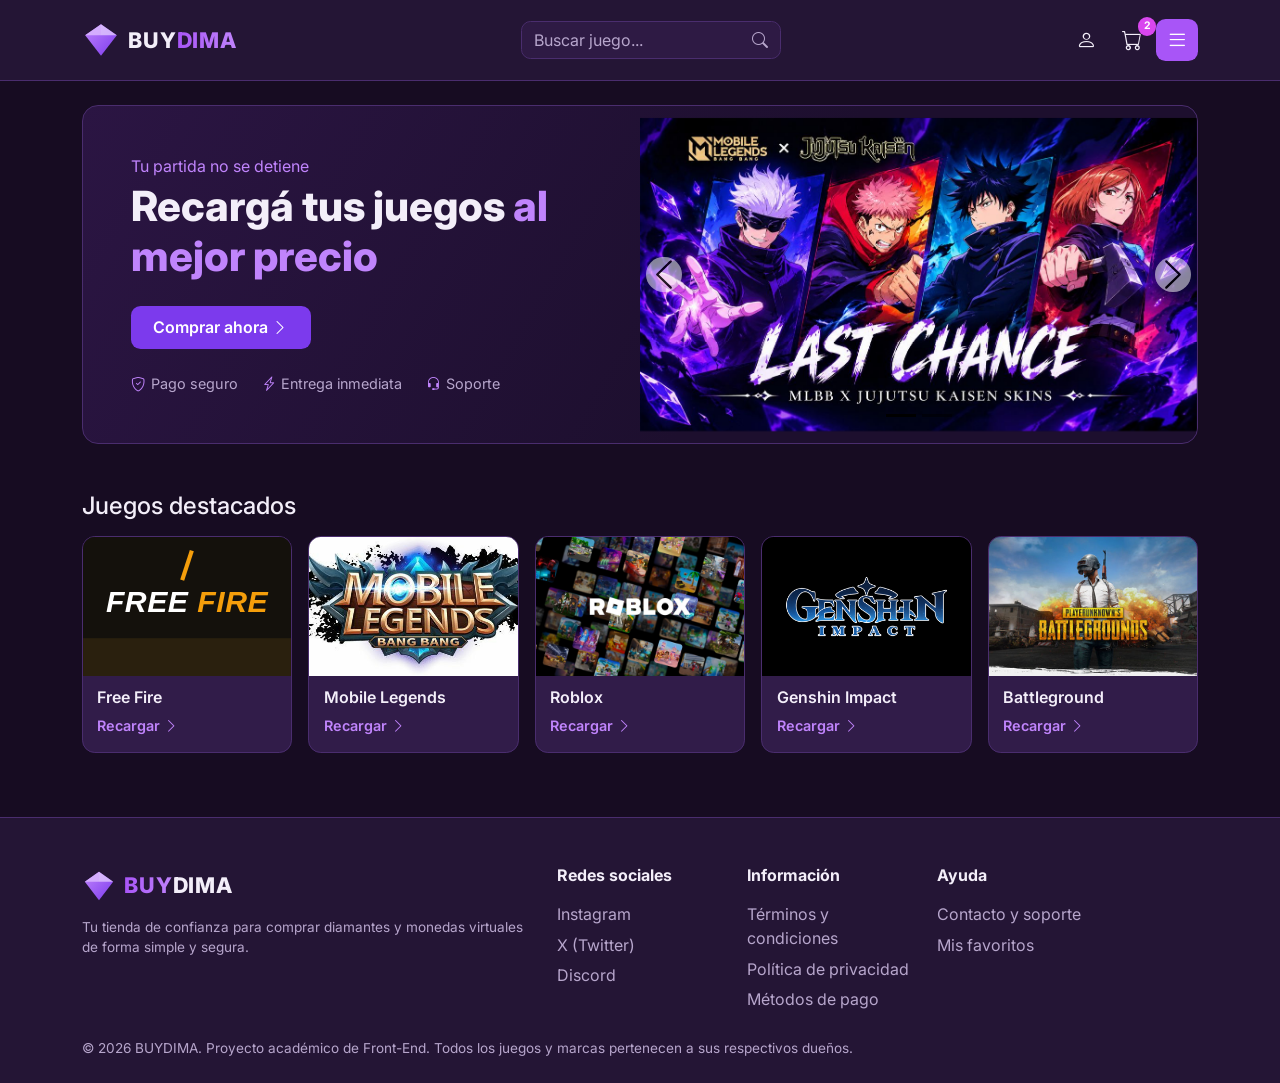
==== index.html @ 69e81854 "Implementar sitio web BUYDIMA con Bootstrap" ====
﻿<!doctype html>
<html lang="es" data-bs-theme="dark">
  <head>
    <meta charset="utf-8" />
    <meta name="viewport" content="width=device-width, initial-scale=1" />
    <title>BUYDIMA | Recargá tus juegos al mejor precio</title>
    <meta
      name="description"
      content="BUYDIMA es tu tienda de confianza para comprar diamantes y monedas virtuales de Free Fire, Mobile Legends, Roblox, Genshin Impact y más, con entrega inmediata."
    />
    <meta property="og:title" content="BUYDIMA | Recargá tus juegos al mejor precio" />
    <meta
      property="og:description"
      content="Diamantes y monedas virtuales al mejor precio, con pago seguro y entrega inmediata."
    />
    <meta property="og:type" content="website" />
    <link rel="icon" href="img/logo-diamante.svg" type="image/svg+xml" />
    <!-- Bootstrap 5 y Bootstrap Icons mediante CDN -->
    <link
      href="https://cdn.jsdelivr.net/npm/bootstrap@5.3.3/dist/css/bootstrap.min.css"
      rel="stylesheet"
    />
    <link
      rel="stylesheet"
      href="https://cdn.jsdelivr.net/npm/bootstrap-icons@1.11.3/font/bootstrap-icons.min.css"
    />
    <!-- Tipografía Inter (la misma familia que en los mockups de Figma) -->
    <link rel="preconnect" href="https://fonts.googleapis.com" />
    <link rel="preconnect" href="https://fonts.gstatic.com" crossorigin />
    <link
      href="https://fonts.googleapis.com/css2?family=Inter:wght@400;500;600;700;800&display=swap"
      rel="stylesheet"
    />
    <link rel="stylesheet" href="css/estilos.css" />
  </head>

  <body data-pagina="inicio">
    <a class="salto-contenido btn btn-light" href="#contenido-principal"
      >Saltar al contenido principal</a
    >

    <header class="encabezado-sitio">
      <nav class="navbar navbar-expand-md py-3" aria-label="Navegación principal">
        <div class="container d-flex align-items-center justify-content-between gap-3">
          <a class="navbar-brand d-flex align-items-center gap-2 m-0" href="index.html">
            <img src="img/logo-diamante.svg" alt="Logo de BUYDIMA" width="38" height="38" />
            <span class="logo-texto"
              ><span class="parte-buy">BUY</span><span class="parte-dima">DIMA</span></span
            >
          </a>

          <form role="search" action="paginas/juegos.html" method="get" class="buscador" novalidate>
            <div>
              <label class="visually-hidden" for="buscador-encabezado">Buscar juego</label>
              <input
                class="form-control"
                type="search"
                name="q"
                id="buscador-encabezado"
                placeholder="Buscar juego..."
                autocomplete="off"
              />
              <div class="invalid-feedback">Escribí al menos 2 caracteres para buscar.</div>
            </div>
            <button class="boton-buscar" type="submit" aria-label="Buscar">
              <i class="bi bi-search" aria-hidden="true"></i>
            </button>
          </form>

          <div class="d-flex align-items-center gap-1">
            <a class="boton-icono" href="paginas/perfil.html" aria-label="Mi cuenta">
              <i class="bi bi-person" aria-hidden="true"></i>
            </a>
            <a
              class="boton-icono position-relative"
              href="paginas/carrito.html"
              aria-label="Ver carrito de compras"
            >
              <i class="bi bi-cart" aria-hidden="true"></i>
              <span class="contador-carrito" id="contador-carrito" hidden>0</span>
            </a>
            <button
              class="boton-menu"
              type="button"
              data-bs-toggle="offcanvas"
              data-bs-target="#menu-principal"
              aria-controls="menu-principal"
              aria-label="Abrir menú principal"
            >
              <i class="bi bi-list" aria-hidden="true"></i>
            </button>
          </div>
        </div>
      </nav>

      <!-- Menú hamburguesa (se abre desde la derecha, como en el mockup 9) -->
      <div
        class="offcanvas offcanvas-end menu-lateral"
        tabindex="-1"
        id="menu-principal"
        aria-labelledby="titulo-menu"
      >
        <div class="offcanvas-header">
          <h2 class="offcanvas-title titulo-menu" id="titulo-menu">Menú principal</h2>
          <button
            type="button"
            class="btn-close"
            data-bs-dismiss="offcanvas"
            aria-label="Cerrar menú"
          ></button>
        </div>
        <div class="offcanvas-body">
          <nav aria-label="Menú del sitio">
            <ul class="lista-menu">
              <li>
                <a class="activo" aria-current="page" href="index.html"
                  ><i class="bi bi-house icono-menu" aria-hidden="true"></i> Inicio
                  <i class="bi bi-chevron-right" aria-hidden="true"></i
                ></a>
              </li>
              <li>
                <a href="paginas/juegos.html"
                  ><i class="bi bi-controller icono-menu" aria-hidden="true"></i> Juegos
                  <i class="bi bi-chevron-right" aria-hidden="true"></i
                ></a>
              </li>
              <li>
                <a href="paginas/ofertas.html"
                  ><i class="bi bi-percent icono-menu" aria-hidden="true"></i> Ofertas especiales
                  <i class="bi bi-chevron-right" aria-hidden="true"></i
                ></a>
              </li>
              <li>
                <a href="paginas/metodos-pago.html"
                  ><i class="bi bi-credit-card-2-front icono-menu" aria-hidden="true"></i> Métodos
                  de pago <i class="bi bi-chevron-right" aria-hidden="true"></i
                ></a>
              </li>
              <li>
                <a href="paginas/favoritos.html"
                  ><i class="bi bi-heart icono-menu" aria-hidden="true"></i> Mis favoritos
                  <i class="bi bi-chevron-right" aria-hidden="true"></i
                ></a>
              </li>
              <li>
                <a href="paginas/contacto.html"
                  ><i class="bi bi-headset icono-menu" aria-hidden="true"></i> Contacto y soporte
                  <i class="bi bi-chevron-right" aria-hidden="true"></i
                ></a>
              </li>
              <li>
                <a href="paginas/perfil.html"
                  ><i class="bi bi-person icono-menu" aria-hidden="true"></i> Mi cuenta
                  <i class="bi bi-chevron-right" aria-hidden="true"></i
                ></a>
              </li>
            </ul>
          </nav>
        </div>
      </div>
    </header>

    <main id="contenido-principal">
      <div class="container my-4">
        <!-- Sección héroe -->
        <section class="heroe row g-0 align-items-stretch" aria-labelledby="titulo-hero">
          <div class="col-md-6 p-4 p-lg-5">
            <p class="mb-1" style="color: var(--lila)">Tu partida no se detiene</p>
            <h1 id="titulo-hero">
              Recargá tus juegos <span class="resaltado">al mejor precio</span>
            </h1>
            <a class="btn boton-compra mt-3" href="paginas/juegos.html"
              >Comprar ahora <i class="bi bi-chevron-right" aria-hidden="true"></i
            ></a>
            <ul class="insignias-confianza mt-4">
              <li><i class="bi bi-shield-check" aria-hidden="true"></i>Pago seguro</li>
              <li><i class="bi bi-lightning-charge" aria-hidden="true"></i>Entrega inmediata</li>
              <li><i class="bi bi-headset" aria-hidden="true"></i>Soporte</li>
            </ul>
          </div>
          <div class="col-md-6">
            <!-- Carrusel de promociones: cambia solo cada 5 segundos -->
            <div
              id="carrusel-principal"
              class="carousel slide h-100 carrusel-principal"
              data-bs-ride="carousel"
              aria-roledescription="carrusel"
              aria-label="Promociones destacadas de BUYDIMA"
            >
              <div class="carousel-indicators">
                <button
                  type="button"
                  data-bs-target="#carrusel-principal"
                  data-bs-slide-to="0"
                  class="active"
                  aria-current="true"
                  aria-label="Ir a la promoción 1: LAST CHANCE"
                ></button>
                <button
                  type="button"
                  data-bs-target="#carrusel-principal"
                  data-bs-slide-to="1"
                  aria-label="Ir a la promoción 2: Semana de ofertas"
                ></button>
              </div>
              <div class="carousel-inner h-100">
                <div class="carousel-item h-100 active" data-bs-interval="5000">
                  <img
                    src="img/banner-hero.jpg"
                    class="d-block w-100 h-100 object-fit-contain"
                    alt="Banner LAST CHANCE: skins de Mobile Legends x Jujutsu Kaisen"
                  />
                </div>
                <div class="carousel-item h-100" data-bs-interval="5000">
                  <img
                    src="img/banner-ofertas.svg?v=2"
                    class="d-block w-100 h-100 object-fit-contain"
                    alt="Banner de ofertas: hasta 25% de descuento en recargas seleccionadas"
                  />
                </div>
              </div>
              <button
                class="carousel-control-prev"
                type="button"
                data-bs-target="#carrusel-principal"
                data-bs-slide="prev"
              >
                <span class="carousel-control-prev-icon" aria-hidden="true"></span>
                <span class="visually-hidden">Promoción anterior</span>
              </button>
              <button
                class="carousel-control-next"
                type="button"
                data-bs-target="#carrusel-principal"
                data-bs-slide="next"
              >
                <span class="carousel-control-next-icon" aria-hidden="true"></span>
                <span class="visually-hidden">Promoción siguiente</span>
              </button>
            </div>
          </div>
        </section>

        <!-- Juegos destacados -->
        <section class="mt-5" aria-labelledby="titulo-destacados">
          <h2 id="titulo-destacados" class="h4 mb-3">Juegos destacados</h2>
          <div class="row row-cols-2 row-cols-md-3 row-cols-lg-5 g-3">
            <div class="col">
              <article class="tarjeta-juego">
                <img src="img/freefire.svg" alt="Logo del juego Free Fire" />
                <div class="cuerpo">
                  <h3>Free Fire</h3>
                  <a class="enlace-recargar" href="paginas/detalle-juego.html?juego=freefire"
                    >Recargar <i class="bi bi-chevron-right" aria-hidden="true"></i
                    ><span class="visually-hidden">diamantes de Free Fire</span></a
                  >
                </div>
              </article>
            </div>
            <div class="col">
              <article class="tarjeta-juego">
                <img src="img/mobilelegends.jpg" alt="Logo del juego Mobile Legends" />
                <div class="cuerpo">
                  <h3>Mobile Legends</h3>
                  <a class="enlace-recargar" href="paginas/detalle-juego.html?juego=mobilelegends"
                    >Recargar <i class="bi bi-chevron-right" aria-hidden="true"></i
                    ><span class="visually-hidden">diamantes de Mobile Legends</span></a
                  >
                </div>
              </article>
            </div>
            <div class="col">
              <article class="tarjeta-juego">
                <img src="img/roblox-banner.jpg" alt="Logo del juego Roblox" />
                <div class="cuerpo">
                  <h3>Roblox</h3>
                  <a class="enlace-recargar" href="paginas/detalle-juego.html?juego=roblox"
                    >Recargar <i class="bi bi-chevron-right" aria-hidden="true"></i
                    ><span class="visually-hidden">Robux de Roblox</span></a
                  >
                </div>
              </article>
            </div>
            <div class="col">
              <article class="tarjeta-juego">
                <img src="img/genshin.png" alt="Logo del juego Genshin Impact" />
                <div class="cuerpo">
                  <h3>Genshin Impact</h3>
                  <a class="enlace-recargar" href="paginas/detalle-juego.html?juego=genshin"
                    >Recargar <i class="bi bi-chevron-right" aria-hidden="true"></i
                    ><span class="visually-hidden">Cristales Génesis de Genshin Impact</span></a
                  >
                </div>
              </article>
            </div>
            <div class="col">
              <article class="tarjeta-juego">
                <img src="img/battleground.jpg" alt="Logo del juego Battlegrounds Mobile" />
                <div class="cuerpo">
                  <h3>Battleground</h3>
                  <a class="enlace-recargar" href="paginas/detalle-juego.html?juego=battleground"
                    >Recargar <i class="bi bi-chevron-right" aria-hidden="true"></i
                    ><span class="visually-hidden">UC de Battlegrounds</span></a
                  >
                </div>
              </article>
            </div>
          </div>
        </section>
      </div>
    </main>

    <footer class="pie-sitio">
      <div class="container">
        <div class="row g-4">
          <div class="col-md-5">
            <a
              class="d-inline-flex align-items-center gap-2 text-decoration-none"
              href="index.html"
            >
              <img src="img/logo-diamante.svg" alt="" width="34" height="34" />
              <span class="logo-texto"
                ><span class="parte-dima">BUY</span><span class="parte-buy">DIMA</span></span
              >
            </a>
            <p class="firma-pie mt-2 mb-0">
              Tu tienda de confianza para comprar diamantes y monedas virtuales de forma simple y
              segura.
            </p>
          </div>
          <div class="col-6 col-md-2">
            <h2>Redes sociales</h2>
            <ul>
              <li><a href="https://instagram.com" target="_blank" rel="noopener">Instagram</a></li>
              <li><a href="https://x.com" target="_blank" rel="noopener">X (Twitter)</a></li>
              <li><a href="https://discord.com" target="_blank" rel="noopener">Discord</a></li>
            </ul>
          </div>
          <div class="col-6 col-md-2">
            <h2>Información</h2>
            <ul>
              <li><a href="#">Términos y condiciones</a></li>
              <li><a href="#">Política de privacidad</a></li>
              <li><a href="paginas/metodos-pago.html">Métodos de pago</a></li>
            </ul>
          </div>
          <div class="col-md-3">
            <h2>Ayuda</h2>
            <ul>
              <li><a href="paginas/contacto.html">Contacto y soporte</a></li>
              <li><a href="paginas/favoritos.html">Mis favoritos</a></li>
            </ul>
          </div>
        </div>
        <p class="firma-pie mt-4 mb-0">
          © 2026 BUYDIMA. Proyecto académico de Front-End. Todos los juegos y marcas pertenecen a
          sus respectivos dueños.
        </p>
      </div>
    </footer>

    <script src="https://cdn.jsdelivr.net/npm/bootstrap@5.3.3/dist/js/bootstrap.bundle.min.js"></script>
    <script src="js/main.js"></script>
  </body>
</html>
---- css/estilos.css ----
﻿/* ============================================================
   BUYDIMA - Hoja de estilos principal
   TP N.º 3 - Desarrollo Front-End
   Paleta basada en los mockups de Figma (violetas oscuros)
   ============================================================ */

/* ---------- Variables de color y fuente ---------- */
:root {
  --fondo: #170c22;
  --superficie: #241535;
  --panel: #2e1a44;
  --tarjeta: #311c49;
  --borde: #4a2d6e;
  --violeta: #a855f7;
  --violeta-oscuro: #7c3aed;
  --lila: #c084fc;
  --texto: #f3eef9;
  --texto-suave: #b7a6cc;
}

body {
  background-color: var(--fondo);
  color: var(--texto);
  font-family:
    'Inter',
    system-ui,
    -apple-system,
    'Segoe UI',
    sans-serif;
}

/* Enlace para saltar al contenido (accesibilidad con teclado) */
.salto-contenido {
  position: absolute;
  left: -9999px;
  z-index: 1100;
}
.salto-contenido:focus {
  left: 1rem;
  top: 1rem;
}

/* Foco siempre visible para navegación por teclado */
:focus-visible {
  outline: 2px solid var(--lila);
  outline-offset: 2px;
}

/* ---------- Encabezado ---------- */
.encabezado-sitio {
  background-color: var(--superficie);
  border-bottom: 1px solid var(--borde);
  position: sticky;
  top: 0;
  z-index: 1020;
}

.logo-texto {
  font-size: 1.35rem;
  font-weight: 800;
  letter-spacing: 0.04em;
  text-decoration: none;
}
.logo-texto .parte-buy {
  color: var(--texto);
}
.logo-texto .parte-dima {
  background: linear-gradient(90deg, var(--violeta), var(--lila));
  -webkit-background-clip: text;
  background-clip: text;
  color: transparent;
}

/* Buscador del encabezado */
.buscador {
  position: relative;
  max-width: 260px;
  width: 100%;
}
.buscador .form-control {
  background-color: var(--panel);
  border-color: var(--borde);
  color: var(--texto);
  padding-right: 2.6rem;
  border-radius: 0.6rem;
}
.buscador .form-control::placeholder {
  color: var(--texto-suave);
}
.buscador .boton-buscar {
  position: absolute;
  right: 0.35rem;
  top: 50%;
  transform: translateY(-50%);
  background: transparent;
  border: none;
  color: var(--texto-suave);
  padding: 0.25rem 0.5rem;
}

.boton-icono {
  color: var(--texto);
  font-size: 1.25rem;
  display: inline-flex;
  align-items: center;
  justify-content: center;
  width: 2.6rem;
  height: 2.6rem;
  border-radius: 0.6rem;
  text-decoration: none;
}
.boton-icono:hover {
  background-color: var(--panel);
  color: var(--texto);
}

.boton-menu {
  background-color: var(--violeta);
  color: #ffffff;
  font-size: 1.4rem;
  width: 2.6rem;
  height: 2.6rem;
  border-radius: 0.6rem;
  border: none;
  display: inline-flex;
  align-items: center;
  justify-content: center;
}
.boton-menu:hover {
  background-color: var(--violeta-oscuro);
  color: #ffffff;
}

.contador-carrito {
  position: absolute;
  top: -2px;
  right: -4px;
  background-color: #d946ef;
  color: #ffffff;
  font-size: 0.65rem;
  font-weight: 700;
  min-width: 1.15rem;
  line-height: 1.15rem;
  text-align: center;
  border-radius: 50%;
}

/* ---------- Menú hamburguesa (offcanvas) ---------- */
.menu-lateral {
  background: linear-gradient(170deg, #8b5cf6 0%, #6d28d9 60%, #4c1d95 100%);
  width: 320px;
  max-width: 85vw;
  color: #ffffff;
}
.menu-lateral .btn-close {
  filter: invert(1);
}
.menu-lateral .titulo-menu {
  font-size: 1.5rem;
  font-weight: 700;
}
.menu-lateral .lista-menu {
  list-style: none;
  margin: 0;
  padding: 0;
  display: grid;
  gap: 0.25rem;
}
/* Opción del menú: icono en columna fija + texto alineado a la izquierda */
.menu-lateral .lista-menu a,
.menu-lateral .submenu-toggle {
  display: flex;
  align-items: center;
  gap: 0.8rem;
  width: 100%;
  color: #ffffff;
  text-decoration: none;
  font-size: 1.05rem;
  font-weight: 500;
  text-align: left;
  padding: 0.65rem 0.9rem;
  border: 0;
  border-radius: 0.55rem;
  background-color: transparent;
  transition:
    background-color 0.15s ease,
    transform 0.15s ease;
}
.menu-lateral .lista-menu a:hover,
.menu-lateral .lista-menu a:focus-visible,
.menu-lateral .submenu-toggle:hover,
.menu-lateral .submenu-toggle:focus-visible {
  background-color: rgba(255, 255, 255, 0.14);
  transform: translateX(3px);
}
/* Columna fija para todos los iconos */
.menu-lateral .icono-menu {
  flex: 0 0 1.5rem;
  width: 1.5rem;
  text-align: center;
  font-size: 1.05rem;
  opacity: 0.9;
}
/* El chevron se empuja siempre al extremo derecho */
.menu-lateral .lista-menu a > .bi-chevron-right,
.menu-lateral .submenu-toggle .bi-chevron-down {
  margin-left: auto;
  font-size: 0.8rem;
  opacity: 0.8;
  transition: transform 0.2s ease;
}
.menu-lateral .submenu-toggle[aria-expanded='true'] .bi-chevron-down {
  transform: rotate(180deg);
}
.menu-lateral .lista-menu .activo {
  background-color: rgba(255, 255, 255, 0.22);
  font-weight: 600;
}
/* Subcategorías: indentadas y alineadas con el texto de su categoría */
.menu-lateral .sublista-menu {
  list-style: none;
  margin: 0.15rem 0 0.35rem;
  padding: 0 0 0 3.2rem;
  display: grid;
  gap: 0.15rem;
}
.menu-lateral .sublista-menu a {
  display: block;
  color: rgba(255, 255, 255, 0.9);
  font-size: 0.95rem;
  padding: 0.45rem 0.75rem;
  border-radius: 0.45rem;
  transition: background-color 0.15s ease;
}
.menu-lateral .sublista-menu a:hover,
.menu-lateral .sublista-menu a:focus-visible {
  background-color: rgba(255, 255, 255, 0.14);
  color: #ffffff;
}

/* Botón de regreso en las páginas internas (debajo del navbar) */
.boton-volver {
  display: inline-flex;
  align-items: center;
  gap: 0.45rem;
  background-color: var(--panel);
  border: 1px solid var(--borde);
  color: var(--texto);
  font-size: 0.92rem;
  font-weight: 600;
  padding: 0.45rem 1rem;
  border-radius: 0.6rem;
  margin-bottom: 1.25rem;
  transition:
    background-color 0.15s ease,
    border-color 0.15s ease;
}
.boton-volver:hover,
.boton-volver:focus-visible {
  background-color: var(--tarjeta);
  border-color: var(--violeta);
  color: #ffffff;
}
/* ---------- Bloques comunes ---------- */
.etiqueta-catalogo {
  color: var(--lila);
  text-transform: uppercase;
  letter-spacing: 0.09em;
  font-size: 0.78rem;
  font-weight: 600;
  margin-bottom: 0.35rem;
}
.titulo-pagina {
  font-size: 2rem;
  font-weight: 800;
}
.texto-suave {
  color: var(--texto-suave);
}

.panel {
  background-color: var(--panel);
  border: 1px solid var(--borde);
  border-radius: 1rem;
}

/* ---------- Botones ---------- */
.boton-compra {
  /* Violeta oscuro: contraste 5.6:1 con texto blanco (aprobado WCAG AA) */
  background-color: var(--violeta-oscuro);
  color: #ffffff;
  font-weight: 600;
  border: none;
  border-radius: 0.6rem;
  padding: 0.6rem 1.4rem;
}
.boton-compra:hover {
  background-color: #6d28d9;
  color: #ffffff;
}
.boton-compra:disabled {
  background-color: var(--borde);
}

/* ---------- Filtros (chips) ---------- */
.chip-filtro {
  border: 1px solid var(--borde);
  background-color: transparent;
  color: var(--texto-suave);
  border-radius: 50rem;
  padding: 0.4rem 1.1rem;
  font-size: 0.92rem;
}
.chip-filtro:hover {
  border-color: var(--violeta);
  color: var(--texto);
}
.chip-filtro.activo {
  /* Violeta oscuro: contraste 5.6:1 con texto blanco (aprobado WCAG AA) */
  background-color: var(--violeta-oscuro);
  border-color: var(--violeta-oscuro);
  color: #ffffff;
}

/* ---------- Tarjetas de juego ---------- */
.tarjeta-juego {
  background-color: var(--tarjeta);
  border: 1px solid var(--borde);
  border-radius: 0.8rem;
  overflow: hidden;
  height: 100%;
  transition: transform 0.15s ease;
}
.tarjeta-juego:hover {
  transform: translateY(-3px);
}
.tarjeta-juego img {
  width: 100%;
  /* Todas las tarjetas tienen la misma proporción y la imagen la llena sin deformarse */
  aspect-ratio: 3 / 2;
  object-fit: cover;
  background-color: var(--panel);
}
.tarjeta-juego .cuerpo {
  padding: 0.75rem 0.9rem 0.9rem;
}
.tarjeta-juego h3 {
  font-size: 1rem;
  font-weight: 600;
  margin-bottom: 0.35rem;
}
.enlace-recargar {
  color: var(--lila);
  font-weight: 600;
  font-size: 0.9rem;
  text-decoration: none;
}
.enlace-recargar:hover {
  text-decoration: underline;
  color: var(--lila);
}
.precio-oferta {
  color: #ffffff;
  font-weight: 700;
}
.precio-anterior {
  color: var(--texto-suave);
  text-decoration: line-through;
  font-size: 0.85rem;
}

/* ---------- Carrusel de promociones del héroe ---------- */
.carrusel-principal {
  /* Evita que el carrusel colapse de altura en pantallas chicas */
  min-height: 260px;
}
.carrusel-principal img {
  /* Sin fondo propio: las bandas se funden con el gradiente del héroe */
  background-color: transparent;
}
.carrusel-principal .carousel-indicators [data-bs-target] {
  background-color: rgba(255, 255, 255, 0.45);
}
.carrusel-principal .carousel-indicators .active {
  background-color: var(--lila);
}
.carrusel-principal .carousel-control-prev,
.carrusel-principal .carousel-control-next {
  width: 3rem;
  opacity: 0.85;
}
.carrusel-principal .carousel-control-prev:hover,
.carrusel-principal .carousel-control-next:hover {
  opacity: 1;
}
.carrusel-principal .carousel-control-prev-icon,
.carrusel-principal .carousel-control-next-icon {
  background-color: rgba(23, 12, 34, 0.65);
  border-radius: 50%;
  padding: 1.1rem;
}

/* ---------- Inicio: héroe ---------- */
.heroe {
  background: linear-gradient(120deg, #2b1543 0%, #1d0f2e 60%);
  border: 1px solid var(--borde);
  border-radius: 1rem;
  overflow: hidden;
}
.heroe h1 {
  font-size: 2.6rem;
  font-weight: 800;
}
.heroe .resaltado {
  color: var(--lila);
}
.insignias-confianza {
  list-style: none;
  display: flex;
  flex-wrap: wrap;
  gap: 1.5rem;
  margin: 0;
  padding: 0;
  color: var(--texto-suave);
  font-size: 0.9rem;
}
.insignias-confianza i {
  color: var(--lila);
  margin-right: 0.35rem;
}

/* ---------- Ofertas ---------- */
.banner-oferta {
  background: linear-gradient(95deg, #5b21b6, #7c3aed);
  border-radius: 1rem;
  padding: 1.75rem;
}
.cuenta-caja {
  background-color: rgba(0, 0, 0, 0.35);
  border-radius: 0.6rem;
  min-width: 74px;
  padding: 0.6rem 0.5rem;
  text-align: center;
}
.cuenta-caja strong {
  font-size: 1.5rem;
  font-weight: 800;
  display: block;
}
.cuenta-caja small {
  text-transform: uppercase;
  letter-spacing: 0.08em;
  font-size: 0.68rem;
  color: rgba(255, 255, 255, 0.85);
}

/* ---------- Métodos de pago ---------- */
.tarjeta-metodo {
  background-color: var(--tarjeta);
  border: 1px solid var(--borde);
  border-radius: 0.8rem;
  padding: 1.25rem;
  height: 100%;
}
.tarjeta-metodo i {
  color: var(--lila);
  font-size: 1.6rem;
}
.paso-numero {
  color: var(--lila);
  font-weight: 800;
  font-size: 1.3rem;
}

/* ---------- Carrito ---------- */
.tabla-carrito img {
  width: 64px;
  height: 48px;
  object-fit: contain;
  background-color: var(--panel);
  border-radius: 0.5rem;
}
.control-cantidad {
  display: inline-flex;
  align-items: center;
  border: 1px solid var(--borde);
  border-radius: 0.5rem;
  overflow: hidden;
}
.control-cantidad button {
  background-color: var(--panel);
  color: var(--texto);
  border: none;
  width: 2rem;
  height: 2rem;
}
.control-cantidad button:hover {
  background-color: var(--violeta-oscuro);
}
.control-cantidad span {
  min-width: 2.2rem;
  text-align: center;
  font-weight: 600;
}
.panel-resumen {
  background: linear-gradient(160deg, #3b2069, #2a1741);
  border: 1px solid var(--borde);
  border-radius: 1rem;
  padding: 1.5rem;
}
.fila-resumen {
  display: flex;
  justify-content: space-between;
  gap: 1rem;
  padding: 0.3rem 0;
}
.fila-resumen .total {
  font-size: 1.15rem;
  font-weight: 800;
}

/* ---------- Perfil ---------- */
.avatar {
  width: 84px;
  height: 84px;
  border-radius: 50%;
  object-fit: cover;
  background-color: var(--violeta);
  color: #ffffff;
  font-weight: 800;
  font-size: 1.6rem;
  display: inline-flex;
  align-items: center;
  justify-content: center;
}
.lista-perfil {
  list-style: none;
  margin: 0;
  padding: 0;
}
.lista-perfil a {
  display: flex;
  align-items: center;
  gap: 0.6rem;
  color: var(--texto);
  text-decoration: none;
  padding: 0.7rem 1rem;
  border-radius: 0.6rem;
  font-weight: 500;
}
.lista-perfil a:hover,
.lista-perfil a:focus-visible {
  background-color: var(--panel);
}
.lista-perfil .peligro {
  color: #fb7185;
}

/* ---------- Detalle de juego ---------- */
/* Radio de paquete oculto visualmente pero accesible por teclado */
.entrada-paquete {
  position: absolute;
  width: 1px;
  height: 1px;
  opacity: 0;
}
.paquete {
  display: flex;
  justify-content: space-between;
  align-items: center;
  gap: 1rem;
  border: 1px solid var(--borde);
  border-radius: 0.75rem;
  padding: 0.85rem 1.1rem;
  height: 100%;
  cursor: pointer;
  background-color: var(--tarjeta);
}
.paquete:hover {
  border-color: var(--violeta);
}
.paquete strong {
  color: #ffffff;
}
.entrada-paquete:checked + .paquete {
  border-color: var(--violeta);
  background-color: rgba(168, 85, 247, 0.18);
}
.entrada-paquete:focus-visible + .paquete {
  outline: 2px solid var(--lila);
  outline-offset: 2px;
}

/* ---------- Formularios ---------- */
.form-control,
.form-select {
  background-color: var(--panel);
  border-color: var(--borde);
  color: var(--texto);
}
.form-control:focus,
.form-select:focus {
  background-color: var(--panel);
  border-color: var(--violeta);
  color: var(--texto);
  box-shadow: 0 0 0 0.2rem rgba(168, 85, 247, 0.25);
}
.form-control::placeholder {
  color: var(--texto-suave);
}
.form-label {
  color: var(--texto-suave);
  font-size: 0.9rem;
  margin-bottom: 0.25rem;
}

/* ---------- Historial ---------- */
.tarjeta-dato {
  background-color: var(--tarjeta);
  border: 1px solid var(--borde);
  border-radius: 0.8rem;
  padding: 1rem 1.25rem;
}
.tarjeta-dato small {
  color: var(--texto-suave);
}
.tarjeta-dato strong {
  font-size: 1.4rem;
}
.etiqueta-estado {
  font-size: 0.78rem;
  font-weight: 700;
  border-radius: 50rem;
  padding: 0.25rem 0.7rem;
}
.etiqueta-estado.completado {
  background-color: rgba(74, 222, 128, 0.15);
  color: #4ade80;
}
.etiqueta-estado.proceso {
  background-color: rgba(250, 204, 21, 0.15);
  color: #facc15;
}

/* ---------- Pie de página ---------- */
.pie-sitio {
  background-color: var(--superficie);
  border-top: 1px solid var(--borde);
  margin-top: 4rem;
  padding: 3rem 0 1.5rem;
}
.pie-sitio h2 {
  font-size: 1rem;
  font-weight: 700;
  margin-bottom: 0.9rem;
}
.pie-sitio ul {
  list-style: none;
  margin: 0;
  padding: 0;
}
.pie-sitio a {
  color: var(--texto-suave);
  text-decoration: none;
  display: inline-block;
  padding: 0.2rem 0;
}
.pie-sitio a:hover {
  color: var(--texto);
}
.firma-pie {
  color: var(--texto-suave);
  font-size: 0.85rem;
}

/* ---------- Responsive ---------- */
@media (max-width: 767px) {
  .heroe h1 {
    font-size: 1.9rem;
  }
  .titulo-pagina {
    font-size: 1.5rem;
  }
  .buscador {
    max-width: none;
  }
}

/* ---------- Favoritos ---------- */
.tarjeta-favorito {
  position: relative;
}

/* Corazón sobre la imagen: relleno cuando ya es favorito, contorno si no */
.boton-corazon {
  position: absolute;
  top: 0.6rem;
  right: 0.6rem;
  z-index: 2;
  display: inline-flex;
  align-items: center;
  justify-content: center;
  width: 2.4rem;
  height: 2.4rem;
  border: none;
  border-radius: 50%;
  background-color: rgba(23, 12, 34, 0.78);
  color: var(--texto-suave);
  font-size: 1.15rem;
  transition:
    transform 0.15s ease,
    color 0.15s ease;
}
.boton-corazon:hover,
.boton-corazon:focus-visible {
  transform: scale(1.12);
  color: #ffffff;
}
.boton-corazon.activo {
  color: var(--violeta);
}

/* Acciones dentro de la tarjeta de favorito */
.tarjeta-favorito .acciones-favorito {
  display: flex;
  align-items: center;
  justify-content: space-between;
  gap: 0.5rem;
  margin-top: 0.4rem;
}
.tarjeta-favorito .boton-compra.boton-chico {
  padding: 0.45rem 1rem;
  font-size: 0.88rem;
}
.boton-quitar {
  background-color: transparent;
  border: none;
  color: var(--texto-suave);
  font-size: 0.82rem;
  font-weight: 600;
  padding: 0.3rem 0.2rem;
  border-radius: 0.4rem;
  transition: color 0.15s ease;
}
.boton-quitar:hover,
.boton-quitar:focus-visible {
  color: #fb7185;
}

/* Tarjetas más chicas de la sección "agregar a favoritos" */
.tarjeta-agregar .cuerpo {
  padding: 0.6rem 0.9rem 0.75rem;
}
.tarjeta-agregar h3 {
  font-size: 0.92rem;
}

/* Estado vacío: todavía no hay favoritos guardados */
.estado-vacio-favoritos {
  text-align: center;
  padding: 3rem 1rem;
}
.estado-vacio-favoritos .icono-vacio {
  display: inline-flex;
  align-items: center;
  justify-content: center;
  width: 5rem;
  height: 5rem;
  border-radius: 50%;
  background-color: var(--panel);
  border: 1px solid var(--borde);
  color: var(--lila);
  font-size: 2.2rem;
  margin-bottom: 1.25rem;
}
.estado-vacio-favoritos h2 {
  font-size: 1.3rem;
  font-weight: 700;
}
.estado-vacio-favoritos p {
  max-width: 32rem;
  margin-left: auto;
  margin-right: auto;
}
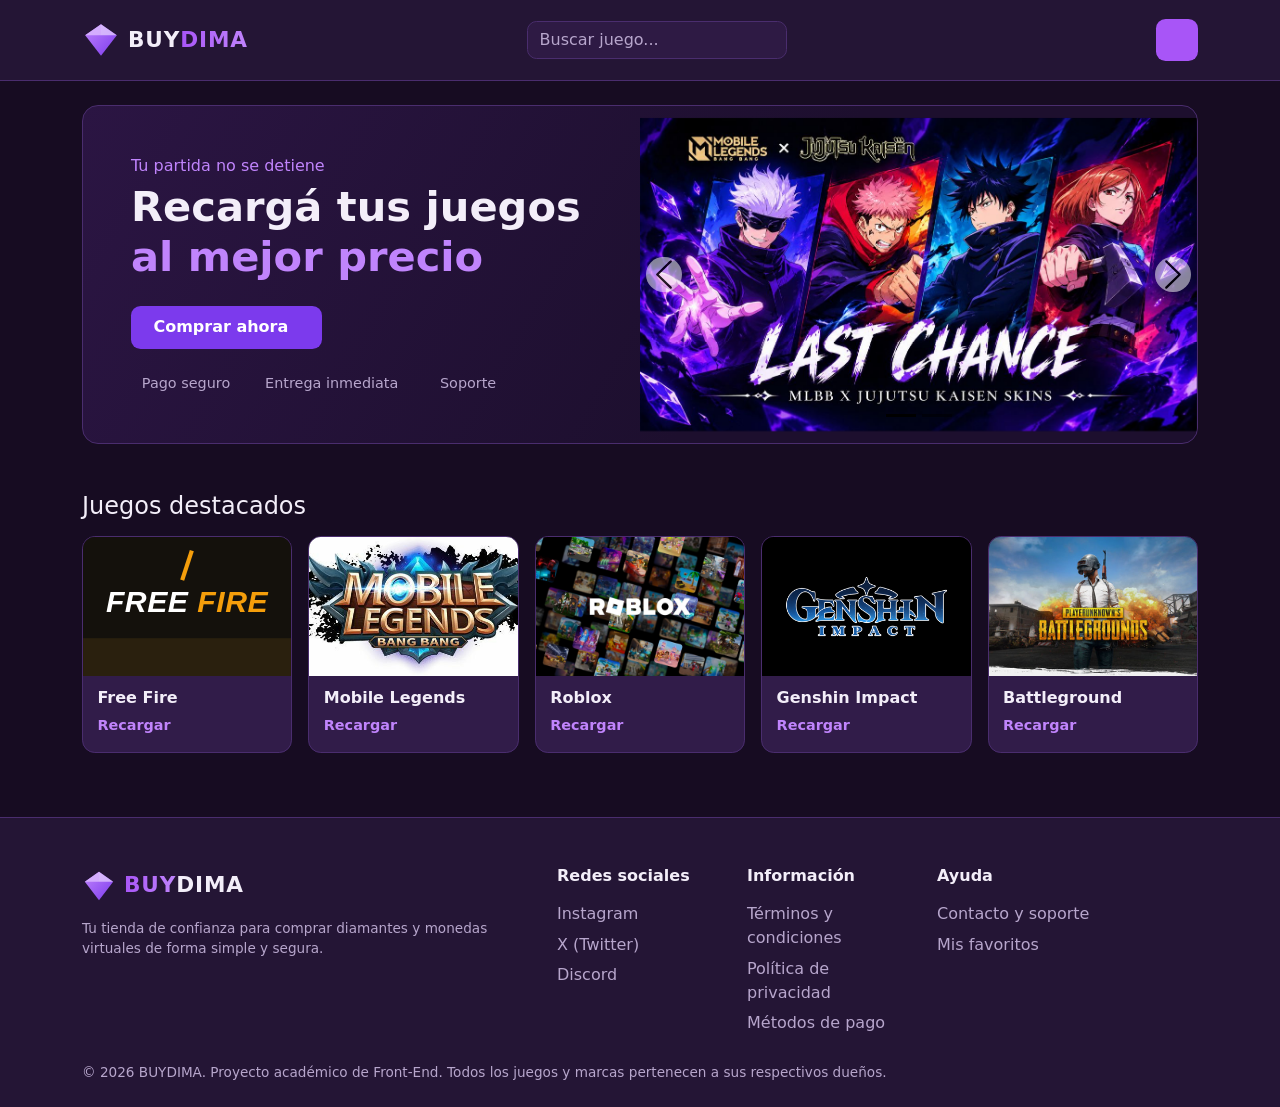
==== commit 6eeec018: "restauración de  capturas y sitio estatico de GitHub Pages" ====
--- a/index.html
+++ b/index.html
@@ -1,365 +1,15 @@
-﻿<!doctype html>
-<html lang="es" data-bs-theme="dark">
+<!doctype html>
+<html lang="es">
   <head>
     <meta charset="utf-8" />
     <meta name="viewport" content="width=device-width, initial-scale=1" />
-    <title>BUYDIMA | Recargá tus juegos al mejor precio</title>
-    <meta
-      name="description"
-      content="BUYDIMA es tu tienda de confianza para comprar diamantes y monedas virtuales de Free Fire, Mobile Legends, Roblox, Genshin Impact y más, con entrega inmediata."
-    />
-    <meta property="og:title" content="BUYDIMA | Recargá tus juegos al mejor precio" />
-    <meta
-      property="og:description"
-      content="Diamantes y monedas virtuales al mejor precio, con pago seguro y entrega inmediata."
-    />
-    <meta property="og:type" content="website" />
-    <link rel="icon" href="img/logo-diamante.svg" type="image/svg+xml" />
-    <!-- Bootstrap 5 y Bootstrap Icons mediante CDN -->
-    <link
-      href="https://cdn.jsdelivr.net/npm/bootstrap@5.3.3/dist/css/bootstrap.min.css"
-      rel="stylesheet"
-    />
-    <link
-      rel="stylesheet"
-      href="https://cdn.jsdelivr.net/npm/bootstrap-icons@1.11.3/font/bootstrap-icons.min.css"
-    />
-    <!-- Tipografía Inter (la misma familia que en los mockups de Figma) -->
-    <link rel="preconnect" href="https://fonts.googleapis.com" />
-    <link rel="preconnect" href="https://fonts.gstatic.com" crossorigin />
-    <link
-      href="https://fonts.googleapis.com/css2?family=Inter:wght@400;500;600;700;800&display=swap"
-      rel="stylesheet"
-    />
-    <link rel="stylesheet" href="css/estilos.css" />
+    <meta http-equiv="refresh" content="0; url=docs/" />
+    <link rel="canonical" href="docs/" />
+    <title>BUYDIMA — Sitio web</title>
   </head>
-
-  <body data-pagina="inicio">
-    <a class="salto-contenido btn btn-light" href="#contenido-principal"
-      >Saltar al contenido principal</a
-    >
-
-    <header class="encabezado-sitio">
-      <nav class="navbar navbar-expand-md py-3" aria-label="Navegación principal">
-        <div class="container d-flex align-items-center justify-content-between gap-3">
-          <a class="navbar-brand d-flex align-items-center gap-2 m-0" href="index.html">
-            <img src="img/logo-diamante.svg" alt="Logo de BUYDIMA" width="38" height="38" />
-            <span class="logo-texto"
-              ><span class="parte-buy">BUY</span><span class="parte-dima">DIMA</span></span
-            >
-          </a>
-
-          <form role="search" action="paginas/juegos.html" method="get" class="buscador" novalidate>
-            <div>
-              <label class="visually-hidden" for="buscador-encabezado">Buscar juego</label>
-              <input
-                class="form-control"
-                type="search"
-                name="q"
-                id="buscador-encabezado"
-                placeholder="Buscar juego..."
-                autocomplete="off"
-              />
-              <div class="invalid-feedback">Escribí al menos 2 caracteres para buscar.</div>
-            </div>
-            <button class="boton-buscar" type="submit" aria-label="Buscar">
-              <i class="bi bi-search" aria-hidden="true"></i>
-            </button>
-          </form>
-
-          <div class="d-flex align-items-center gap-1">
-            <a class="boton-icono" href="paginas/perfil.html" aria-label="Mi cuenta">
-              <i class="bi bi-person" aria-hidden="true"></i>
-            </a>
-            <a
-              class="boton-icono position-relative"
-              href="paginas/carrito.html"
-              aria-label="Ver carrito de compras"
-            >
-              <i class="bi bi-cart" aria-hidden="true"></i>
-              <span class="contador-carrito" id="contador-carrito" hidden>0</span>
-            </a>
-            <button
-              class="boton-menu"
-              type="button"
-              data-bs-toggle="offcanvas"
-              data-bs-target="#menu-principal"
-              aria-controls="menu-principal"
-              aria-label="Abrir menú principal"
-            >
-              <i class="bi bi-list" aria-hidden="true"></i>
-            </button>
-          </div>
-        </div>
-      </nav>
-
-      <!-- Menú hamburguesa (se abre desde la derecha, como en el mockup 9) -->
-      <div
-        class="offcanvas offcanvas-end menu-lateral"
-        tabindex="-1"
-        id="menu-principal"
-        aria-labelledby="titulo-menu"
-      >
-        <div class="offcanvas-header">
-          <h2 class="offcanvas-title titulo-menu" id="titulo-menu">Menú principal</h2>
-          <button
-            type="button"
-            class="btn-close"
-            data-bs-dismiss="offcanvas"
-            aria-label="Cerrar menú"
-          ></button>
-        </div>
-        <div class="offcanvas-body">
-          <nav aria-label="Menú del sitio">
-            <ul class="lista-menu">
-              <li>
-                <a class="activo" aria-current="page" href="index.html"
-                  ><i class="bi bi-house icono-menu" aria-hidden="true"></i> Inicio
-                  <i class="bi bi-chevron-right" aria-hidden="true"></i
-                ></a>
-              </li>
-              <li>
-                <a href="paginas/juegos.html"
-                  ><i class="bi bi-controller icono-menu" aria-hidden="true"></i> Juegos
-                  <i class="bi bi-chevron-right" aria-hidden="true"></i
-                ></a>
-              </li>
-              <li>
-                <a href="paginas/ofertas.html"
-                  ><i class="bi bi-percent icono-menu" aria-hidden="true"></i> Ofertas especiales
-                  <i class="bi bi-chevron-right" aria-hidden="true"></i
-                ></a>
-              </li>
-              <li>
-                <a href="paginas/metodos-pago.html"
-                  ><i class="bi bi-credit-card-2-front icono-menu" aria-hidden="true"></i> Métodos
-                  de pago <i class="bi bi-chevron-right" aria-hidden="true"></i
-                ></a>
-              </li>
-              <li>
-                <a href="paginas/favoritos.html"
-                  ><i class="bi bi-heart icono-menu" aria-hidden="true"></i> Mis favoritos
-                  <i class="bi bi-chevron-right" aria-hidden="true"></i
-                ></a>
-              </li>
-              <li>
-                <a href="paginas/contacto.html"
-                  ><i class="bi bi-headset icono-menu" aria-hidden="true"></i> Contacto y soporte
-                  <i class="bi bi-chevron-right" aria-hidden="true"></i
-                ></a>
-              </li>
-              <li>
-                <a href="paginas/perfil.html"
-                  ><i class="bi bi-person icono-menu" aria-hidden="true"></i> Mi cuenta
-                  <i class="bi bi-chevron-right" aria-hidden="true"></i
-                ></a>
-              </li>
-            </ul>
-          </nav>
-        </div>
-      </div>
-    </header>
-
-    <main id="contenido-principal">
-      <div class="container my-4">
-        <!-- Sección héroe -->
-        <section class="heroe row g-0 align-items-stretch" aria-labelledby="titulo-hero">
-          <div class="col-md-6 p-4 p-lg-5">
-            <p class="mb-1" style="color: var(--lila)">Tu partida no se detiene</p>
-            <h1 id="titulo-hero">
-              Recargá tus juegos <span class="resaltado">al mejor precio</span>
-            </h1>
-            <a class="btn boton-compra mt-3" href="paginas/juegos.html"
-              >Comprar ahora <i class="bi bi-chevron-right" aria-hidden="true"></i
-            ></a>
-            <ul class="insignias-confianza mt-4">
-              <li><i class="bi bi-shield-check" aria-hidden="true"></i>Pago seguro</li>
-              <li><i class="bi bi-lightning-charge" aria-hidden="true"></i>Entrega inmediata</li>
-              <li><i class="bi bi-headset" aria-hidden="true"></i>Soporte</li>
-            </ul>
-          </div>
-          <div class="col-md-6">
-            <!-- Carrusel de promociones: cambia solo cada 5 segundos -->
-            <div
-              id="carrusel-principal"
-              class="carousel slide h-100 carrusel-principal"
-              data-bs-ride="carousel"
-              aria-roledescription="carrusel"
-              aria-label="Promociones destacadas de BUYDIMA"
-            >
-              <div class="carousel-indicators">
-                <button
-                  type="button"
-                  data-bs-target="#carrusel-principal"
-                  data-bs-slide-to="0"
-                  class="active"
-                  aria-current="true"
-                  aria-label="Ir a la promoción 1: LAST CHANCE"
-                ></button>
-                <button
-                  type="button"
-                  data-bs-target="#carrusel-principal"
-                  data-bs-slide-to="1"
-                  aria-label="Ir a la promoción 2: Semana de ofertas"
-                ></button>
-              </div>
-              <div class="carousel-inner h-100">
-                <div class="carousel-item h-100 active" data-bs-interval="5000">
-                  <img
-                    src="img/banner-hero.jpg"
-                    class="d-block w-100 h-100 object-fit-contain"
-                    alt="Banner LAST CHANCE: skins de Mobile Legends x Jujutsu Kaisen"
-                  />
-                </div>
-                <div class="carousel-item h-100" data-bs-interval="5000">
-                  <img
-                    src="img/banner-ofertas.svg?v=2"
-                    class="d-block w-100 h-100 object-fit-contain"
-                    alt="Banner de ofertas: hasta 25% de descuento en recargas seleccionadas"
-                  />
-                </div>
-              </div>
-              <button
-                class="carousel-control-prev"
-                type="button"
-                data-bs-target="#carrusel-principal"
-                data-bs-slide="prev"
-              >
-                <span class="carousel-control-prev-icon" aria-hidden="true"></span>
-                <span class="visually-hidden">Promoción anterior</span>
-              </button>
-              <button
-                class="carousel-control-next"
-                type="button"
-                data-bs-target="#carrusel-principal"
-                data-bs-slide="next"
-              >
-                <span class="carousel-control-next-icon" aria-hidden="true"></span>
-                <span class="visually-hidden">Promoción siguiente</span>
-              </button>
-            </div>
-          </div>
-        </section>
-
-        <!-- Juegos destacados -->
-        <section class="mt-5" aria-labelledby="titulo-destacados">
-          <h2 id="titulo-destacados" class="h4 mb-3">Juegos destacados</h2>
-          <div class="row row-cols-2 row-cols-md-3 row-cols-lg-5 g-3">
-            <div class="col">
-              <article class="tarjeta-juego">
-                <img src="img/freefire.svg" alt="Logo del juego Free Fire" />
-                <div class="cuerpo">
-                  <h3>Free Fire</h3>
-                  <a class="enlace-recargar" href="paginas/detalle-juego.html?juego=freefire"
-                    >Recargar <i class="bi bi-chevron-right" aria-hidden="true"></i
-                    ><span class="visually-hidden">diamantes de Free Fire</span></a
-                  >
-                </div>
-              </article>
-            </div>
-            <div class="col">
-              <article class="tarjeta-juego">
-                <img src="img/mobilelegends.jpg" alt="Logo del juego Mobile Legends" />
-                <div class="cuerpo">
-                  <h3>Mobile Legends</h3>
-                  <a class="enlace-recargar" href="paginas/detalle-juego.html?juego=mobilelegends"
-                    >Recargar <i class="bi bi-chevron-right" aria-hidden="true"></i
-                    ><span class="visually-hidden">diamantes de Mobile Legends</span></a
-                  >
-                </div>
-              </article>
-            </div>
-            <div class="col">
-              <article class="tarjeta-juego">
-                <img src="img/roblox-banner.jpg" alt="Logo del juego Roblox" />
-                <div class="cuerpo">
-                  <h3>Roblox</h3>
-                  <a class="enlace-recargar" href="paginas/detalle-juego.html?juego=roblox"
-                    >Recargar <i class="bi bi-chevron-right" aria-hidden="true"></i
-                    ><span class="visually-hidden">Robux de Roblox</span></a
-                  >
-                </div>
-              </article>
-            </div>
-            <div class="col">
-              <article class="tarjeta-juego">
-                <img src="img/genshin.png" alt="Logo del juego Genshin Impact" />
-                <div class="cuerpo">
-                  <h3>Genshin Impact</h3>
-                  <a class="enlace-recargar" href="paginas/detalle-juego.html?juego=genshin"
-                    >Recargar <i class="bi bi-chevron-right" aria-hidden="true"></i
-                    ><span class="visually-hidden">Cristales Génesis de Genshin Impact</span></a
-                  >
-                </div>
-              </article>
-            </div>
-            <div class="col">
-              <article class="tarjeta-juego">
-                <img src="img/battleground.jpg" alt="Logo del juego Battlegrounds Mobile" />
-                <div class="cuerpo">
-                  <h3>Battleground</h3>
-                  <a class="enlace-recargar" href="paginas/detalle-juego.html?juego=battleground"
-                    >Recargar <i class="bi bi-chevron-right" aria-hidden="true"></i
-                    ><span class="visually-hidden">UC de Battlegrounds</span></a
-                  >
-                </div>
-              </article>
-            </div>
-          </div>
-        </section>
-      </div>
-    </main>
-
-    <footer class="pie-sitio">
-      <div class="container">
-        <div class="row g-4">
-          <div class="col-md-5">
-            <a
-              class="d-inline-flex align-items-center gap-2 text-decoration-none"
-              href="index.html"
-            >
-              <img src="img/logo-diamante.svg" alt="" width="34" height="34" />
-              <span class="logo-texto"
-                ><span class="parte-dima">BUY</span><span class="parte-buy">DIMA</span></span
-              >
-            </a>
-            <p class="firma-pie mt-2 mb-0">
-              Tu tienda de confianza para comprar diamantes y monedas virtuales de forma simple y
-              segura.
-            </p>
-          </div>
-          <div class="col-6 col-md-2">
-            <h2>Redes sociales</h2>
-            <ul>
-              <li><a href="https://instagram.com" target="_blank" rel="noopener">Instagram</a></li>
-              <li><a href="https://x.com" target="_blank" rel="noopener">X (Twitter)</a></li>
-              <li><a href="https://discord.com" target="_blank" rel="noopener">Discord</a></li>
-            </ul>
-          </div>
-          <div class="col-6 col-md-2">
-            <h2>Información</h2>
-            <ul>
-              <li><a href="#">Términos y condiciones</a></li>
-              <li><a href="#">Política de privacidad</a></li>
-              <li><a href="paginas/metodos-pago.html">Métodos de pago</a></li>
-            </ul>
-          </div>
-          <div class="col-md-3">
-            <h2>Ayuda</h2>
-            <ul>
-              <li><a href="paginas/contacto.html">Contacto y soporte</a></li>
-              <li><a href="paginas/favoritos.html">Mis favoritos</a></li>
-            </ul>
-          </div>
-        </div>
-        <p class="firma-pie mt-4 mb-0">
-          © 2026 BUYDIMA. Proyecto académico de Front-End. Todos los juegos y marcas pertenecen a
-          sus respectivos dueños.
-        </p>
-      </div>
-    </footer>
-
-    <script src="https://cdn.jsdelivr.net/npm/bootstrap@5.3.3/dist/js/bootstrap.bundle.min.js"></script>
-    <script src="js/main.js"></script>
+  <body>
+    <p>
+      <a href="docs/">Ir al sitio web de BUYDIMA</a>
+    </p>
   </body>
 </html>
